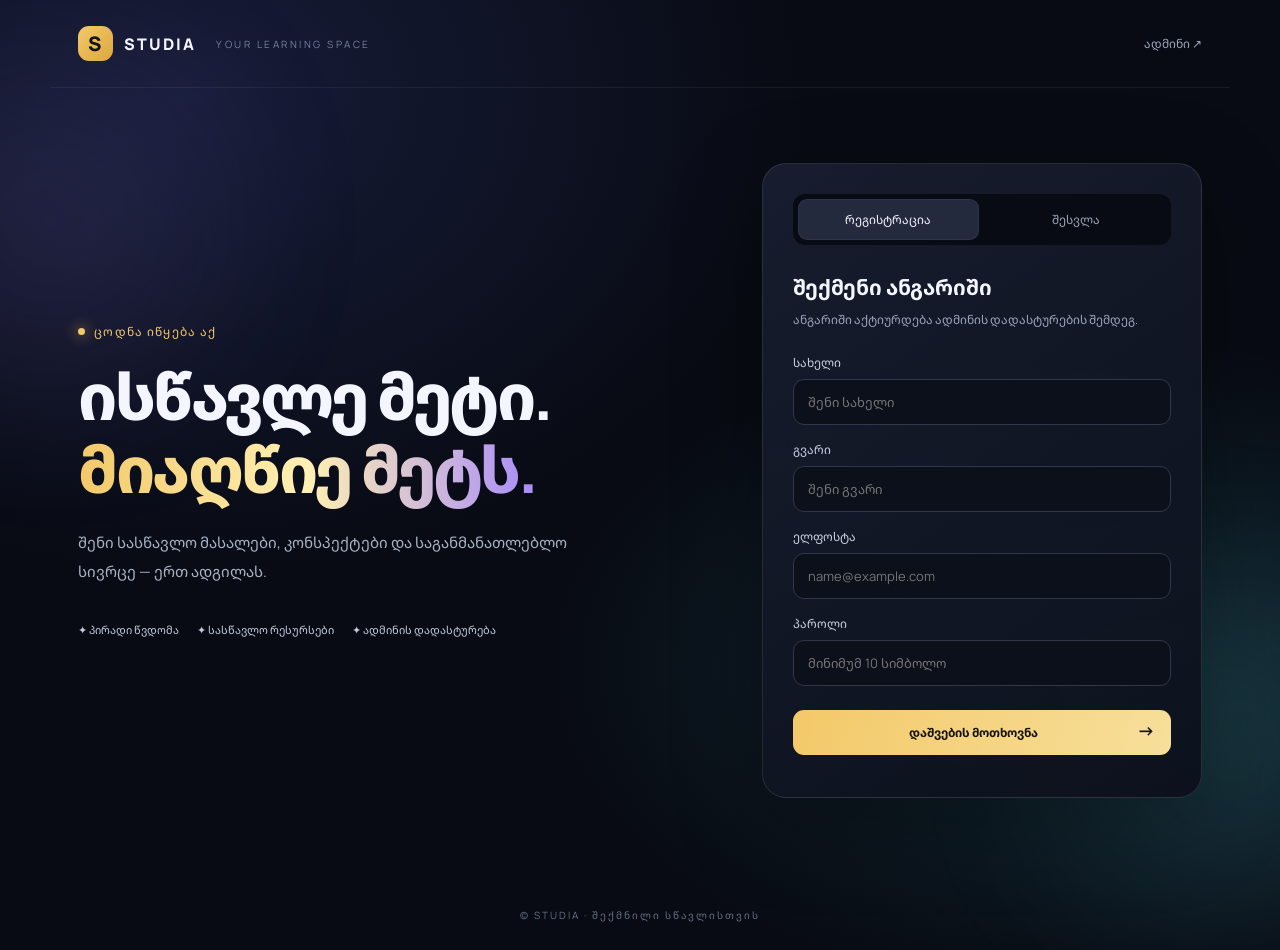
==== index.html @ 48a7a38d "Add files via upload" ====
<!doctype html>
<html lang="ka">
<head>
<meta charset="utf-8"><meta name="viewport" content="width=device-width,initial-scale=1">
<title>STUDIA — სასწავლო სივრცე</title><link rel="stylesheet" href="style.css">
</head>
<body>
<div class="glow g1"></div><div class="glow g2"></div>
<header class="top"><a class="brand" href="index.html"><span class="brand-mark">S</span> STUDIA</a><span class="tag">YOUR LEARNING SPACE</span><a class="admin-link" href="admin.html">ადმინი ↗</a></header>
<main class="hero">
  <section class="intro"><div class="eyebrow"><span class="dot"></span> ცოდნა იწყება აქ</div>
  <h1>ისწავლე მეტი.<br><span>მიაღწიე მეტს.</span></h1>
  <p class="lead">შენი სასწავლო მასალები, კონსპექტები და საგანმანათლებლო სივრცე — ერთ ადგილას.</p>
  <div class="feature-row"><span>✦ პირადი წვდომა</span><span>✦ სასწავლო რესურსები</span><span>✦ ადმინის დადასტურება</span></div>
  </section>
  <section class="panel">
    <div class="tabs"><button class="tab active" data-tab="register">რეგისტრაცია</button><button class="tab" data-tab="login">შესვლა</button></div>
    <form id="registerForm" class="auth-form">
      <h2>შექმენი ანგარიში</h2><p class="muted">ანგარიში აქტიურდება ადმინის დადასტურების შემდეგ.</p>
      <label>სახელი<input name="firstName" autocomplete="given-name" required maxlength="80" placeholder="შენი სახელი"></label>
      <label>გვარი<input name="lastName" autocomplete="family-name" required maxlength="80" placeholder="შენი გვარი"></label>
      <label>ელფოსტა<input name="email" type="email" autocomplete="email" required maxlength="254" placeholder="name@example.com"></label>
      <label>პაროლი<input name="password" type="password" autocomplete="new-password" required minlength="10" maxlength="128" placeholder="მინიმუმ 10 სიმბოლო"></label>
      <button class="primary" type="submit">დაშვების მოთხოვნა <span>→</span></button><div class="notice" id="registerNotice" role="status"></div>
    </form>
    <form id="loginForm" class="auth-form hidden">
      <h2>კეთილი დაბრუნება</h2><p class="muted">შედი დამტკიცებული ანგარიშით.</p>
      <label>ელფოსტა<input name="email" type="email" autocomplete="email" required></label>
      <label>პაროლი<input name="password" type="password" autocomplete="current-password" required></label>
      <button class="primary" type="submit">შესვლა <span>→</span></button><div class="notice" id="loginNotice" role="status"></div>
    </form>
    <section id="studentArea" class="hidden">
      <h2>სასწავლო სივრცე</h2><p class="muted" id="welcome"></p><button class="secondary" id="logoutBtn">გასვლა</button>
      <h3>მასალები</h3><div id="materials" class="materials"></div>
    </section>
  </section>
</main>
<footer>© STUDIA · შექმნილი სწავლისთვის</footer>
<script src="config.js"></script><script src="app.js"></script>
</body></html>
---- style.css ----
@import url('https://fonts.googleapis.com/css2?family=Manrope:wght@400;500;600;700;800&family=Noto+Sans+Georgian:wght@400;500;600;700;800&display=swap');
:root{--bg:#080b13;--panel:rgba(17,22,36,.88);--line:rgba(255,255,255,.1);--text:#f4f6ff;--muted:#9ca6bc;--gold:#f3c969;--violet:#a78bfa;--cyan:#67e8f9}
*{box-sizing:border-box}body{margin:0;min-height:100vh;background:radial-gradient(ellipse at 15% 10%,#171c39 0,transparent 40%),radial-gradient(ellipse at 85% 70%,#132b35 0,transparent 35%),var(--bg);color:var(--text);font-family:Manrope,'Noto Sans Georgian',sans-serif;overflow-x:hidden}a{color:inherit;text-decoration:none}.glow{position:fixed;width:300px;height:300px;border-radius:50%;filter:blur(100px);opacity:.13;pointer-events:none;animation:float 12s ease-in-out infinite alternate}.g1{background:var(--violet);top:8%;left:-100px}.g2{background:var(--cyan);right:-100px;bottom:0;animation-delay:-4s}@keyframes float{to{transform:translate(70px,-40px) scale(1.2)}}.top{position:relative;z-index:1;max-width:1180px;margin:auto;padding:26px 28px;display:flex;align-items:center;gap:20px;border-bottom:1px solid rgba(255,255,255,.06)}.brand{font-weight:800;letter-spacing:2px;display:flex;align-items:center;gap:11px}.brand-mark{display:grid;place-items:center;width:35px;height:35px;border-radius:11px;background:linear-gradient(135deg,var(--gold),#dca83e);color:#111;font-size:20px}.tag{font-size:10px;letter-spacing:2.5px;color:#77839b}.admin-link{margin-left:auto;font-size:12px;color:var(--muted)}.hero{position:relative;z-index:1;max-width:1180px;margin:0 auto;padding:75px 28px 90px;display:grid;grid-template-columns:1fr 440px;gap:65px;align-items:center;min-height:calc(100vh - 130px)}.eyebrow{display:flex;align-items:center;gap:9px;color:var(--gold);font-size:12px;letter-spacing:1.3px;margin-bottom:20px}.dot{width:7px;height:7px;border-radius:50%;background:var(--gold);box-shadow:0 0 14px var(--gold)}h1{font-size:clamp(42px,5vw,66px);line-height:1.13;letter-spacing:-2.5px;margin:0 0 24px;font-weight:800}h1 span,.admin-title span{background:linear-gradient(90deg,var(--gold),#fff0b3 50%,var(--violet));-webkit-background-clip:text;background-clip:text;color:transparent}.lead{max-width:540px;color:#aab3c7;line-height:1.9;font-size:15px}.feature-row{display:flex;flex-wrap:wrap;gap:18px;margin-top:36px;color:#c3cbe0;font-size:11px}.panel{background:linear-gradient(145deg,rgba(25,31,49,.93),rgba(12,16,27,.94));border:1px solid var(--line);border-radius:24px;padding:30px;box-shadow:0 25px 90px #0005;backdrop-filter:blur(16px)}.tabs{display:flex;gap:7px;padding:5px;border-radius:12px;background:#080b13;margin-bottom:28px}.tab{flex:1;border:0;background:transparent;color:var(--muted);padding:12px;border-radius:9px;cursor:pointer;font:inherit;font-size:12px}.tab.active{background:#242a3e;color:var(--text);box-shadow:inset 0 0 0 1px #ffffff0d}.auth-form h2,.panel h2{font-size:21px;margin:0 0 8px}.muted{color:var(--muted);font-size:12px;line-height:1.8;margin:0 0 23px}label{display:block;color:#cbd3e4;font-size:12px;margin:16px 0}input,textarea{display:block;width:100%;margin-top:8px;border:1px solid #30374a;background:#0c101b;color:white;border-radius:11px;padding:13px 14px;outline:none;font:inherit;font-size:13px;transition:.2s}input:focus,textarea:focus{border-color:#b6a0ff;box-shadow:0 0 0 3px #a78bfa20}textarea{min-height:90px;resize:vertical}.primary,.secondary{width:100%;border:0;border-radius:11px;padding:14px 16px;font:inherit;font-weight:700;font-size:12px;cursor:pointer;transition:transform .2s,filter .2s}.primary{background:linear-gradient(100deg,var(--gold),#f7df9a);color:#17130a;margin-top:8px}.primary span{float:right;font-size:18px;line-height:12px}.primary:hover,.secondary:hover{transform:translateY(-2px);filter:brightness(1.07)}.secondary{background:#252c40;color:#e8ecf8;border:1px solid #ffffff12}.small{width:auto;padding:9px 12px}.notice{font-size:12px;line-height:1.7;margin-top:12px;color:var(--cyan);overflow-wrap:anywhere}.notice.error{color:#fca5a5}.hidden{display:none!important}.materials{display:grid;gap:10px;margin-top:14px}.material{border:1px solid var(--line);border-radius:12px;padding:14px}.material strong{display:block;font-size:13px;margin-bottom:5px}.material p{font-size:11px;color:var(--muted);line-height:1.6}.material a{color:var(--gold);font-size:12px}.admin-wrap{position:relative;z-index:1;max-width:900px;margin:54px auto;padding:0 22px 70px}.admin-panel{padding:clamp(22px,4vw,40px)}.admin-title{font-size:clamp(32px,5vw,48px);margin:0 0 14px}.admin-panel form{max-width:600px}.dash-head,.section-head{display:flex;align-items:center;justify-content:space-between;gap:15px}.dash-head{margin-bottom:28px}.dash-head .secondary{width:auto}.stats{display:grid;grid-template-columns:repeat(3,1fr);gap:12px;margin:24px 0 34px}.stats div{background:#0d1220;border:1px solid var(--line);padding:17px;border-radius:14px}.stats strong{display:block;font-size:27px;color:var(--gold)}.stats span{display:block;font-size:11px;color:var(--muted);margin-top:4px}.section-head{margin:30px 0 12px}.section-head h2{margin:0}.request-list{display:grid;gap:12px}.request{border:1px solid var(--line);border-radius:14px;padding:16px;display:grid;grid-template-columns:1fr auto;gap:14px;align-items:center}.request strong{font-size:13px}.request p{margin:5px 0;color:var(--muted);font-size:12px;overflow-wrap:anywhere}.status{display:inline-block;margin-top:7px;font-size:10px;padding:5px 8px;border-radius:30px;background:#272d40;color:#cbd5e1}.status.pending{color:#fcd34d}.status.approved{color:#86efac}.status.rejected{color:#fca5a5}.actions{display:flex;gap:7px;flex-wrap:wrap}.actions button{border:1px solid var(--line);border-radius:8px;padding:8px 10px;background:#20283a;color:white;font:inherit;font-size:11px;cursor:pointer}.actions .approve{background:#174536;color:#a7f3d0}.actions .reject{background:#48232c;color:#fecaca}.material-form{border:1px solid var(--line);padding:16px;border-radius:14px}.material-form .primary{max-width:260px}.empty{color:var(--muted);font-size:12px;padding:18px;text-align:center;border:1px dashed var(--line);border-radius:12px}footer{position:relative;text-align:center;color:#657089;font-size:10px;letter-spacing:2px;padding:20px 15px 28px}@media(max-width:850px){.hero{grid-template-columns:1fr;gap:36px;padding-top:52px;max-width:620px}.intro h1{font-size:52px}.panel{padding:24px}.tag{display:none}.admin-wrap{margin-top:30px}}@media(max-width:520px){.top{padding:18px}.hero{padding:42px 16px 60px}.intro h1{font-size:43px;letter-spacing:-1.5px}.feature-row{gap:12px}.panel{padding:19px;border-radius:18px}.request{grid-template-columns:1fr}.stats{gap:7px}.stats div{padding:12px}.stats strong{font-size:22px}.stats span{font-size:10px}.admin-wrap{padding:0 12px 50px}.admin-panel{padding:18px}.section-head{align-items:flex-start}.material-form .primary{max-width:none}}
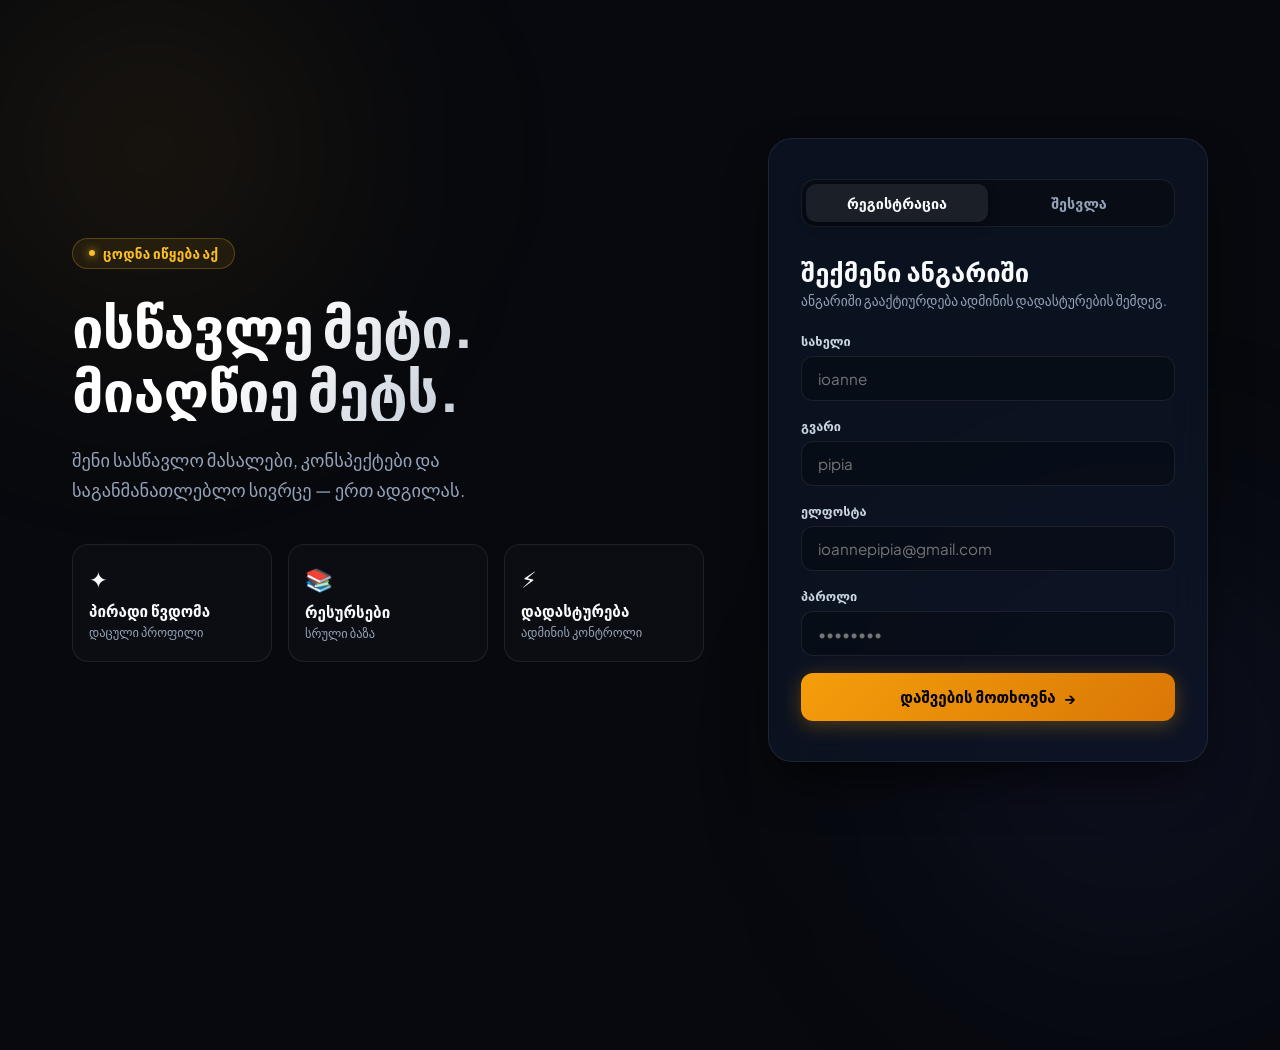
==== commit d7d96a65: "Update index.html" ====
--- a/index.html
+++ b/index.html
@@ -1,40 +1,489 @@
-<!doctype html>
+<!DOCTYPE html>
 <html lang="ka">
 <head>
-<meta charset="utf-8"><meta name="viewport" content="width=device-width,initial-scale=1">
-<title>STUDIA — სასწავლო სივრცე</title><link rel="stylesheet" href="style.css">
+  <meta charset="UTF-8">
+  <meta name="viewport" content="width=device-width, initial-scale=1.0">
+  <title>სტუდია — ცოდნა იწყება აქ</title>
+  <link href="https://fonts.googleapis.com/css2?family=Plus+Jakarta+Sans:wght@400;500;600;700&display=swap" rel="stylesheet">
+  <style>
+    :root {
+      --bg: #07090e;
+      --card-bg: rgba(15, 23, 42, 0.65);
+      --border: rgba(255, 255, 255, 0.08);
+      --accent: #fbbf24;
+      --accent-glow: rgba(251, 191, 36, 0.35);
+      --text-main: #f8fafc;
+      --text-muted: #94a3b8;
+    }
+
+    * {
+      box-sizing: border-box;
+      margin: 0;
+      padding: 0;
+      font-family: 'Plus Jakarta Sans', system-ui, -apple-system, sans-serif;
+    }
+
+    body {
+      background-color: var(--bg);
+      color: var(--text-main);
+      min-height: 100vh;
+      display: flex;
+      align-items: center;
+      justify-content: center;
+      position: relative;
+      overflow-x: hidden;
+    }
+
+    /* Dynamic Glow Mesh Background */
+    .glow-orb {
+      position: absolute;
+      border-radius: 50%;
+      filter: blur(120px);
+      pointer-events: none;
+      z-index: 0;
+    }
+
+    .glow-1 {
+      width: 500px;
+      height: 500px;
+      background: radial-gradient(circle, rgba(245, 158, 11, 0.15), transparent 70%);
+      top: -100px;
+      left: -100px;
+      animation: float 10s infinite alternate ease-in-out;
+    }
+
+    .glow-2 {
+      width: 600px;
+      height: 600px;
+      background: radial-gradient(circle, rgba(99, 102, 241, 0.12), transparent 70%);
+      bottom: -150px;
+      right: -150px;
+      animation: float 14s infinite alternate-reverse ease-in-out;
+    }
+
+    @keyframes float {
+      0% { transform: translate(0, 0) scale(1); }
+      100% { transform: translate(50px, 40px) scale(1.1); }
+    }
+
+    /* Main Container */
+    .main-wrapper {
+      position: relative;
+      z-index: 1;
+      width: 100%;
+      max-width: 1200px;
+      padding: 2rem;
+      display: grid;
+      grid-template-columns: 1fr 440px;
+      gap: 4rem;
+      align-items: center;
+    }
+
+    @media (max-width: 968px) {
+      .main-wrapper {
+        grid-template-columns: 1fr;
+        gap: 2.5rem;
+      }
+    }
+
+    /* Hero Left Side */
+    .hero-content {
+      display: flex;
+      flex-direction: column;
+      gap: 1.5rem;
+    }
+
+    .badge {
+      align-self: flex-start;
+      display: inline-flex;
+      align-items: center;
+      gap: 8px;
+      padding: 6px 16px;
+      border-radius: 30px;
+      background: rgba(251, 191, 36, 0.08);
+      border: 1px solid rgba(251, 191, 36, 0.25);
+      color: var(--accent);
+      font-size: 0.85rem;
+      font-weight: 600;
+      letter-spacing: 0.3px;
+    }
+
+    .badge-dot {
+      width: 6px;
+      height: 6px;
+      background: var(--accent);
+      border-radius: 50%;
+      box-shadow: 0 0 10px var(--accent);
+    }
+
+    .hero-title {
+      font-size: 3.5rem;
+      font-weight: 800;
+      line-height: 1.15;
+      letter-spacing: -1px;
+      background: linear-gradient(135deg, #ffffff 30%, #94a3b8 100%);
+      -webkit-background-clip: text;
+      -webkit-text-fill-color: transparent;
+    }
+
+    .hero-subtitle {
+      font-size: 1.15rem;
+      color: var(--text-muted);
+      line-height: 1.6;
+      max-width: 520px;
+    }
+
+    .features-grid {
+      display: grid;
+      grid-template-columns: repeat(3, 1fr);
+      gap: 1rem;
+      margin-top: 1rem;
+    }
+
+    .feature-card {
+      background: rgba(255, 255, 255, 0.02);
+      border: 1px solid var(--border);
+      border-radius: 16px;
+      padding: 1.25rem 1rem;
+      transition: all 0.3s ease;
+    }
+
+    .feature-card:hover {
+      background: rgba(255, 255, 255, 0.05);
+      border-color: rgba(251, 191, 36, 0.3);
+      transform: translateY(-3px);
+    }
+
+    .feature-icon {
+      font-size: 1.4rem;
+      margin-bottom: 0.5rem;
+    }
+
+    .feature-card h4 {
+      font-size: 0.95rem;
+      font-weight: 600;
+      color: var(--text-main);
+      margin-bottom: 0.2rem;
+    }
+
+    .feature-card p {
+      font-size: 0.78rem;
+      color: var(--text-muted);
+    }
+
+    /* Form Right Side */
+    .form-card {
+      background: var(--card-bg);
+      backdrop-filter: blur(20px);
+      border: 1px solid var(--border);
+      border-radius: 24px;
+      padding: 2.5rem 2rem;
+      box-shadow: 0 25px 50px -12px rgba(0, 0, 0, 0.7);
+      position: relative;
+    }
+
+    .tab-switch {
+      display: flex;
+      background: rgba(0, 0, 0, 0.3);
+      padding: 4px;
+      border-radius: 14px;
+      border: 1px solid var(--border);
+      margin-bottom: 1.8rem;
+    }
+
+    .tab-btn {
+      flex: 1;
+      padding: 10px;
+      border: none;
+      background: transparent;
+      color: var(--text-muted);
+      font-weight: 600;
+      font-size: 0.9rem;
+      border-radius: 10px;
+      cursor: pointer;
+      transition: all 0.25s ease;
+    }
+
+    .tab-btn.active {
+      background: rgba(255, 255, 255, 0.08);
+      color: var(--text-main);
+      box-shadow: 0 4px 12px rgba(0, 0, 0, 0.3);
+    }
+
+    .form-header {
+      margin-bottom: 1.5rem;
+    }
+
+    .form-header h3 {
+      font-size: 1.6rem;
+      font-weight: 700;
+    }
+
+    .form-header p {
+      font-size: 0.85rem;
+      color: var(--text-muted);
+      margin-top: 4px;
+    }
+
+    .input-group {
+      display: flex;
+      flex-direction: column;
+      gap: 0.4rem;
+      margin-bottom: 1.1rem;
+    }
+
+    .input-group label {
+      font-size: 0.8rem;
+      font-weight: 600;
+      color: #cbd5e1;
+    }
+
+    .input-field {
+      width: 100%;
+      padding: 12px 16px;
+      background: rgba(0, 0, 0, 0.25);
+      border: 1px solid var(--border);
+      border-radius: 12px;
+      color: var(--text-main);
+      font-size: 0.95rem;
+      outline: none;
+      transition: all 0.25s ease;
+    }
+
+    .input-field:focus {
+      border-color: var(--accent);
+      box-shadow: 0 0 12px var(--accent-glow);
+      background: rgba(0, 0, 0, 0.4);
+    }
+
+    .btn-submit {
+      width: 100%;
+      padding: 14px;
+      margin-top: 0.8rem;
+      background: linear-gradient(135deg, #f59e0b 0%, #d97706 100%);
+      color: #000000;
+      font-weight: 700;
+      font-size: 0.95rem;
+      border: none;
+      border-radius: 12px;
+      cursor: pointer;
+      display: flex;
+      align-items: center;
+      justify-content: center;
+      gap: 8px;
+      transition: all 0.3s ease;
+      box-shadow: 0 4px 20px rgba(245, 158, 11, 0.3);
+    }
+
+    .btn-submit:hover {
+      transform: translateY(-2px);
+      box-shadow: 0 8px 25px rgba(245, 158, 11, 0.45);
+    }
+
+    .error-msg {
+      color: #ef4444;
+      font-size: 0.85rem;
+      margin-top: 1rem;
+      text-align: center;
+      display: none;
+    }
+
+    .hidden {
+      display: none;
+    }
+  </style>
 </head>
 <body>
-<div class="glow g1"></div><div class="glow g2"></div>
-<header class="top"><a class="brand" href="index.html"><span class="brand-mark">S</span> STUDIA</a><span class="tag">YOUR LEARNING SPACE</span><a class="admin-link" href="admin.html">ადმინი ↗</a></header>
-<main class="hero">
-  <section class="intro"><div class="eyebrow"><span class="dot"></span> ცოდნა იწყება აქ</div>
-  <h1>ისწავლე მეტი.<br><span>მიაღწიე მეტს.</span></h1>
-  <p class="lead">შენი სასწავლო მასალები, კონსპექტები და საგანმანათლებლო სივრცე — ერთ ადგილას.</p>
-  <div class="feature-row"><span>✦ პირადი წვდომა</span><span>✦ სასწავლო რესურსები</span><span>✦ ადმინის დადასტურება</span></div>
-  </section>
-  <section class="panel">
-    <div class="tabs"><button class="tab active" data-tab="register">რეგისტრაცია</button><button class="tab" data-tab="login">შესვლა</button></div>
-    <form id="registerForm" class="auth-form">
-      <h2>შექმენი ანგარიში</h2><p class="muted">ანგარიში აქტიურდება ადმინის დადასტურების შემდეგ.</p>
-      <label>სახელი<input name="firstName" autocomplete="given-name" required maxlength="80" placeholder="შენი სახელი"></label>
-      <label>გვარი<input name="lastName" autocomplete="family-name" required maxlength="80" placeholder="შენი გვარი"></label>
-      <label>ელფოსტა<input name="email" type="email" autocomplete="email" required maxlength="254" placeholder="name@example.com"></label>
-      <label>პაროლი<input name="password" type="password" autocomplete="new-password" required minlength="10" maxlength="128" placeholder="მინიმუმ 10 სიმბოლო"></label>
-      <button class="primary" type="submit">დაშვების მოთხოვნა <span>→</span></button><div class="notice" id="registerNotice" role="status"></div>
-    </form>
-    <form id="loginForm" class="auth-form hidden">
-      <h2>კეთილი დაბრუნება</h2><p class="muted">შედი დამტკიცებული ანგარიშით.</p>
-      <label>ელფოსტა<input name="email" type="email" autocomplete="email" required></label>
-      <label>პაროლი<input name="password" type="password" autocomplete="current-password" required></label>
-      <button class="primary" type="submit">შესვლა <span>→</span></button><div class="notice" id="loginNotice" role="status"></div>
-    </form>
-    <section id="studentArea" class="hidden">
-      <h2>სასწავლო სივრცე</h2><p class="muted" id="welcome"></p><button class="secondary" id="logoutBtn">გასვლა</button>
-      <h3>მასალები</h3><div id="materials" class="materials"></div>
-    </section>
-  </section>
-</main>
-<footer>© STUDIA · შექმნილი სწავლისთვის</footer>
-<script src="config.js"></script><script src="app.js"></script>
-</body></html>+
+  <div class="glow-orb glow-1"></div>
+  <div class="glow-orb glow-2"></div>
+
+  <div class="main-wrapper">
+    <!-- Left Hero -->
+    <div class="hero-content">
+      <div class="badge">
+        <span class="badge-dot"></span>
+        <span>ცოდნა იწყება აქ</span>
+      </div>
+      <h1 class="hero-title">ისწავლე მეტი.<br>მიაღწიე მეტს.</h1>
+      <p class="hero-subtitle">შენი სასწავლო მასალები, კონსპექტები და საგანმანათლებლო სივრცე — ერთ ადგილას.</p>
+
+      <div class="features-grid">
+        <div class="feature-card">
+          <div class="feature-icon">✦</div>
+          <h4>პირადი წვდომა</h4>
+          <p>დაცული პროფილი</p>
+        </div>
+        <div class="feature-card">
+          <div class="feature-icon">📚</div>
+          <h4>რესურსები</h4>
+          <p>სრული ბაზა</p>
+        </div>
+        <div class="feature-card">
+          <div class="feature-icon">⚡</div>
+          <h4>დადასტურება</h4>
+          <p>ადმინის კონტროლი</p>
+        </div>
+      </div>
+    </div>
+
+    <!-- Right Form -->
+    <div class="form-card">
+      <div class="tab-switch">
+        <button class="tab-btn active" id="tab-reg" onclick="switchTab('reg')">რეგისტრაცია</button>
+        <button class="tab-btn" id="tab-login" onclick="switchTab('login')">შესვლა</button>
+      </div>
+
+      <!-- Register Form -->
+      <form id="form-register">
+        <div class="form-header">
+          <h3>შექმენი ანგარიში</h3>
+          <p>ანგარიში გააქტიურდება ადმინის დადასტურების შემდეგ.</p>
+        </div>
+
+        <div class="input-group">
+          <label>სახელი</label>
+          <input type="text" id="reg-firstname" class="input-field" placeholder="ioanne" required>
+        </div>
+        <div class="input-group">
+          <label>გვარი</label>
+          <input type="text" id="reg-lastname" class="input-field" placeholder="pipia" required>
+        </div>
+        <div class="input-group">
+          <label>ელფოსტა</label>
+          <input type="email" id="reg-email" class="input-field" placeholder="ioannepipia@gmail.com" required>
+        </div>
+        <div class="input-group">
+          <label>პაროლი</label>
+          <input type="password" id="reg-password" class="input-field" placeholder="••••••••" required minlength="10">
+        </div>
+
+        <button type="submit" class="btn-submit" id="btn-reg-text">
+          <span>დაშვების მოთხოვნა</span>
+          <span>→</span>
+        </button>
+      </form>
+
+      <!-- Login Form (Hidden by default) -->
+      <form id="form-login" class="hidden">
+        <div class="form-header">
+          <h3>სისტემაში შესვლა</h3>
+          <p>შეიყვანე შენი მონაცემები ავტორიზაციისთვის.</p>
+        </div>
+
+        <div class="input-group">
+          <label>ელფოსტა</label>
+          <input type="email" id="login-email" class="input-field" placeholder="ioannepipia@gmail.com" required>
+        </div>
+        <div class="input-group">
+          <label>პაროლი</label>
+          <input type="password" id="login-password" class="input-field" placeholder="••••••••" required>
+        </div>
+
+        <button type="submit" class="btn-submit">
+          <span>შესვლა</span>
+          <span>→</span>
+        </button>
+      </form>
+
+      <div id="error-message" class="error-msg"></div>
+    </div>
+  </div>
+
+  <script>
+    const API_URL = "https://dawn-limit-f684studia-api.mrbladepipo7.workers.dev";
+
+    function switchTab(tab) {
+      const regForm = document.getElementById('form-register');
+      const loginForm = document.getElementById('form-login');
+      const regTab = document.getElementById('tab-reg');
+      const loginTab = document.getElementById('tab-login');
+      const errorMsg = document.getElementById('error-message');
+
+      errorMsg.style.display = 'none';
+
+      if (tab === 'reg') {
+        regForm.classList.remove('hidden');
+        loginForm.classList.add('hidden');
+        regTab.classList.add('active');
+        loginTab.classList.remove('active');
+      } else {
+        loginForm.classList.remove('hidden');
+        regForm.classList.add('hidden');
+        loginTab.classList.add('active');
+        regTab.classList.remove('active');
+      }
+    }
+
+    // Register Handling
+    document.getElementById('form-register').addEventListener('submit', async (e) => {
+      e.preventDefault();
+      const errorMsg = document.getElementById('error-message');
+      const btnText = document.getElementById('btn-reg-text');
+      errorMsg.style.display = 'none';
+
+      const firstName = document.getElementById('reg-firstname').value.trim();
+      const lastName = document.getElementById('reg-lastname').value.trim();
+      const email = document.getElementById('reg-email').value.trim();
+      const password = document.getElementById('reg-password').value;
+
+      btnText.innerHTML = "გაგზავნა...";
+
+      try {
+        const res = await fetch(`${API_URL}/api/register`, {
+          method: 'POST',
+          headers: { 'Content-Type': 'application/json' },
+          body: JSON.stringify({ firstName, lastName, email, password })
+        });
+
+        const data = await res.json();
+
+        if (res.ok) {
+          btnText.innerHTML = "✓ წარმატებულია!";
+          setTimeout(() => {
+            window.location.href = `welcome.html?name=${encodeURIComponent(firstName)}`;
+          }, 800);
+        } else {
+          errorMsg.innerText = data.error || data.message || "შეცდომა რეგისტრაციისას.";
+          errorMsg.style.display = 'block';
+          btnText.innerHTML = "<span>დაშვების მოთხოვნა</span> <span>→</span>";
+        }
+      } catch (err) {
+        errorMsg.innerText = "სერვერთან კავშირი ვერ დამყარდა.";
+        errorMsg.style.display = 'block';
+        btnText.innerHTML = "<span>დაშვების მოთხოვნა</span> <span>→</span>";
+      }
+    });
+
+    // Login Handling
+    document.getElementById('form-login').addEventListener('submit', async (e) => {
+      e.preventDefault();
+      const errorMsg = document.getElementById('error-message');
+      errorMsg.style.display = 'none';
+
+      const email = document.getElementById('login-email').value.trim();
+      const password = document.getElementById('login-password').value;
+
+      try {
+        const res = await fetch(`${API_URL}/api/login`, {
+          method: 'POST',
+          headers: { 'Content-Type': 'application/json' },
+          body: JSON.stringify({ email, password })
+        });
+
+        const data = await res.json();
+
+        if (res.ok) {
+          alert("ავტორიზაცია წარმატებულია!");
+        } else {
+          errorMsg.innerText = data.error || data.message || "არასწორი მონაცემები.";
+          errorMsg.style.display = 'block';
+        }
+      } catch (err) {
+        errorMsg.innerText = "სერვერთან კავშირი ვერ დამყარდა.";
+        errorMsg.style.display = 'block';
+      }
+    });
+  </script>
+</body>
+</html>
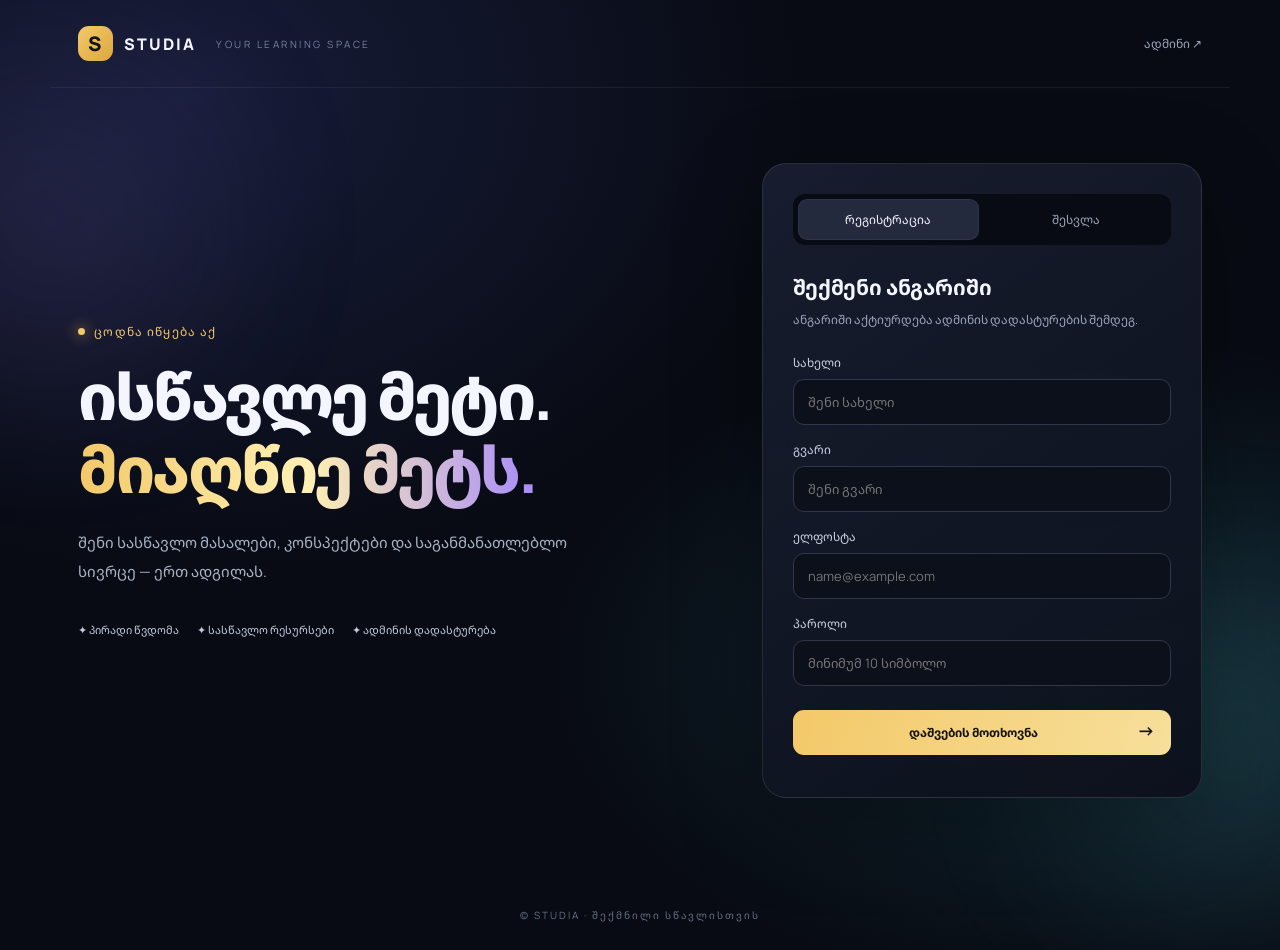
==== commit ecbff231: "Add files via upload" ====
--- a/index.html
+++ b/index.html
@@ -1,489 +1,40 @@
-<!DOCTYPE html>
+<!doctype html>
 <html lang="ka">
 <head>
-  <meta charset="UTF-8">
-  <meta name="viewport" content="width=device-width, initial-scale=1.0">
-  <title>სტუდია — ცოდნა იწყება აქ</title>
-  <link href="https://fonts.googleapis.com/css2?family=Plus+Jakarta+Sans:wght@400;500;600;700&display=swap" rel="stylesheet">
-  <style>
-    :root {
-      --bg: #07090e;
-      --card-bg: rgba(15, 23, 42, 0.65);
-      --border: rgba(255, 255, 255, 0.08);
-      --accent: #fbbf24;
-      --accent-glow: rgba(251, 191, 36, 0.35);
-      --text-main: #f8fafc;
-      --text-muted: #94a3b8;
-    }
-
-    * {
-      box-sizing: border-box;
-      margin: 0;
-      padding: 0;
-      font-family: 'Plus Jakarta Sans', system-ui, -apple-system, sans-serif;
-    }
-
-    body {
-      background-color: var(--bg);
-      color: var(--text-main);
-      min-height: 100vh;
-      display: flex;
-      align-items: center;
-      justify-content: center;
-      position: relative;
-      overflow-x: hidden;
-    }
-
-    /* Dynamic Glow Mesh Background */
-    .glow-orb {
-      position: absolute;
-      border-radius: 50%;
-      filter: blur(120px);
-      pointer-events: none;
-      z-index: 0;
-    }
-
-    .glow-1 {
-      width: 500px;
-      height: 500px;
-      background: radial-gradient(circle, rgba(245, 158, 11, 0.15), transparent 70%);
-      top: -100px;
-      left: -100px;
-      animation: float 10s infinite alternate ease-in-out;
-    }
-
-    .glow-2 {
-      width: 600px;
-      height: 600px;
-      background: radial-gradient(circle, rgba(99, 102, 241, 0.12), transparent 70%);
-      bottom: -150px;
-      right: -150px;
-      animation: float 14s infinite alternate-reverse ease-in-out;
-    }
-
-    @keyframes float {
-      0% { transform: translate(0, 0) scale(1); }
-      100% { transform: translate(50px, 40px) scale(1.1); }
-    }
-
-    /* Main Container */
-    .main-wrapper {
-      position: relative;
-      z-index: 1;
-      width: 100%;
-      max-width: 1200px;
-      padding: 2rem;
-      display: grid;
-      grid-template-columns: 1fr 440px;
-      gap: 4rem;
-      align-items: center;
-    }
-
-    @media (max-width: 968px) {
-      .main-wrapper {
-        grid-template-columns: 1fr;
-        gap: 2.5rem;
-      }
-    }
-
-    /* Hero Left Side */
-    .hero-content {
-      display: flex;
-      flex-direction: column;
-      gap: 1.5rem;
-    }
-
-    .badge {
-      align-self: flex-start;
-      display: inline-flex;
-      align-items: center;
-      gap: 8px;
-      padding: 6px 16px;
-      border-radius: 30px;
-      background: rgba(251, 191, 36, 0.08);
-      border: 1px solid rgba(251, 191, 36, 0.25);
-      color: var(--accent);
-      font-size: 0.85rem;
-      font-weight: 600;
-      letter-spacing: 0.3px;
-    }
-
-    .badge-dot {
-      width: 6px;
-      height: 6px;
-      background: var(--accent);
-      border-radius: 50%;
-      box-shadow: 0 0 10px var(--accent);
-    }
-
-    .hero-title {
-      font-size: 3.5rem;
-      font-weight: 800;
-      line-height: 1.15;
-      letter-spacing: -1px;
-      background: linear-gradient(135deg, #ffffff 30%, #94a3b8 100%);
-      -webkit-background-clip: text;
-      -webkit-text-fill-color: transparent;
-    }
-
-    .hero-subtitle {
-      font-size: 1.15rem;
-      color: var(--text-muted);
-      line-height: 1.6;
-      max-width: 520px;
-    }
-
-    .features-grid {
-      display: grid;
-      grid-template-columns: repeat(3, 1fr);
-      gap: 1rem;
-      margin-top: 1rem;
-    }
-
-    .feature-card {
-      background: rgba(255, 255, 255, 0.02);
-      border: 1px solid var(--border);
-      border-radius: 16px;
-      padding: 1.25rem 1rem;
-      transition: all 0.3s ease;
-    }
-
-    .feature-card:hover {
-      background: rgba(255, 255, 255, 0.05);
-      border-color: rgba(251, 191, 36, 0.3);
-      transform: translateY(-3px);
-    }
-
-    .feature-icon {
-      font-size: 1.4rem;
-      margin-bottom: 0.5rem;
-    }
-
-    .feature-card h4 {
-      font-size: 0.95rem;
-      font-weight: 600;
-      color: var(--text-main);
-      margin-bottom: 0.2rem;
-    }
-
-    .feature-card p {
-      font-size: 0.78rem;
-      color: var(--text-muted);
-    }
-
-    /* Form Right Side */
-    .form-card {
-      background: var(--card-bg);
-      backdrop-filter: blur(20px);
-      border: 1px solid var(--border);
-      border-radius: 24px;
-      padding: 2.5rem 2rem;
-      box-shadow: 0 25px 50px -12px rgba(0, 0, 0, 0.7);
-      position: relative;
-    }
-
-    .tab-switch {
-      display: flex;
-      background: rgba(0, 0, 0, 0.3);
-      padding: 4px;
-      border-radius: 14px;
-      border: 1px solid var(--border);
-      margin-bottom: 1.8rem;
-    }
-
-    .tab-btn {
-      flex: 1;
-      padding: 10px;
-      border: none;
-      background: transparent;
-      color: var(--text-muted);
-      font-weight: 600;
-      font-size: 0.9rem;
-      border-radius: 10px;
-      cursor: pointer;
-      transition: all 0.25s ease;
-    }
-
-    .tab-btn.active {
-      background: rgba(255, 255, 255, 0.08);
-      color: var(--text-main);
-      box-shadow: 0 4px 12px rgba(0, 0, 0, 0.3);
-    }
-
-    .form-header {
-      margin-bottom: 1.5rem;
-    }
-
-    .form-header h3 {
-      font-size: 1.6rem;
-      font-weight: 700;
-    }
-
-    .form-header p {
-      font-size: 0.85rem;
-      color: var(--text-muted);
-      margin-top: 4px;
-    }
-
-    .input-group {
-      display: flex;
-      flex-direction: column;
-      gap: 0.4rem;
-      margin-bottom: 1.1rem;
-    }
-
-    .input-group label {
-      font-size: 0.8rem;
-      font-weight: 600;
-      color: #cbd5e1;
-    }
-
-    .input-field {
-      width: 100%;
-      padding: 12px 16px;
-      background: rgba(0, 0, 0, 0.25);
-      border: 1px solid var(--border);
-      border-radius: 12px;
-      color: var(--text-main);
-      font-size: 0.95rem;
-      outline: none;
-      transition: all 0.25s ease;
-    }
-
-    .input-field:focus {
-      border-color: var(--accent);
-      box-shadow: 0 0 12px var(--accent-glow);
-      background: rgba(0, 0, 0, 0.4);
-    }
-
-    .btn-submit {
-      width: 100%;
-      padding: 14px;
-      margin-top: 0.8rem;
-      background: linear-gradient(135deg, #f59e0b 0%, #d97706 100%);
-      color: #000000;
-      font-weight: 700;
-      font-size: 0.95rem;
-      border: none;
-      border-radius: 12px;
-      cursor: pointer;
-      display: flex;
-      align-items: center;
-      justify-content: center;
-      gap: 8px;
-      transition: all 0.3s ease;
-      box-shadow: 0 4px 20px rgba(245, 158, 11, 0.3);
-    }
-
-    .btn-submit:hover {
-      transform: translateY(-2px);
-      box-shadow: 0 8px 25px rgba(245, 158, 11, 0.45);
-    }
-
-    .error-msg {
-      color: #ef4444;
-      font-size: 0.85rem;
-      margin-top: 1rem;
-      text-align: center;
-      display: none;
-    }
-
-    .hidden {
-      display: none;
-    }
-  </style>
+<meta charset="utf-8"><meta name="viewport" content="width=device-width,initial-scale=1">
+<title>STUDIA — სასწავლო სივრცე</title><link rel="stylesheet" href="style.css">
 </head>
 <body>
-
-  <div class="glow-orb glow-1"></div>
-  <div class="glow-orb glow-2"></div>
-
-  <div class="main-wrapper">
-    <!-- Left Hero -->
-    <div class="hero-content">
-      <div class="badge">
-        <span class="badge-dot"></span>
-        <span>ცოდნა იწყება აქ</span>
-      </div>
-      <h1 class="hero-title">ისწავლე მეტი.<br>მიაღწიე მეტს.</h1>
-      <p class="hero-subtitle">შენი სასწავლო მასალები, კონსპექტები და საგანმანათლებლო სივრცე — ერთ ადგილას.</p>
-
-      <div class="features-grid">
-        <div class="feature-card">
-          <div class="feature-icon">✦</div>
-          <h4>პირადი წვდომა</h4>
-          <p>დაცული პროფილი</p>
-        </div>
-        <div class="feature-card">
-          <div class="feature-icon">📚</div>
-          <h4>რესურსები</h4>
-          <p>სრული ბაზა</p>
-        </div>
-        <div class="feature-card">
-          <div class="feature-icon">⚡</div>
-          <h4>დადასტურება</h4>
-          <p>ადმინის კონტროლი</p>
-        </div>
-      </div>
-    </div>
-
-    <!-- Right Form -->
-    <div class="form-card">
-      <div class="tab-switch">
-        <button class="tab-btn active" id="tab-reg" onclick="switchTab('reg')">რეგისტრაცია</button>
-        <button class="tab-btn" id="tab-login" onclick="switchTab('login')">შესვლა</button>
-      </div>
-
-      <!-- Register Form -->
-      <form id="form-register">
-        <div class="form-header">
-          <h3>შექმენი ანგარიში</h3>
-          <p>ანგარიში გააქტიურდება ადმინის დადასტურების შემდეგ.</p>
-        </div>
-
-        <div class="input-group">
-          <label>სახელი</label>
-          <input type="text" id="reg-firstname" class="input-field" placeholder="ioanne" required>
-        </div>
-        <div class="input-group">
-          <label>გვარი</label>
-          <input type="text" id="reg-lastname" class="input-field" placeholder="pipia" required>
-        </div>
-        <div class="input-group">
-          <label>ელფოსტა</label>
-          <input type="email" id="reg-email" class="input-field" placeholder="ioannepipia@gmail.com" required>
-        </div>
-        <div class="input-group">
-          <label>პაროლი</label>
-          <input type="password" id="reg-password" class="input-field" placeholder="••••••••" required minlength="10">
-        </div>
-
-        <button type="submit" class="btn-submit" id="btn-reg-text">
-          <span>დაშვების მოთხოვნა</span>
-          <span>→</span>
-        </button>
-      </form>
-
-      <!-- Login Form (Hidden by default) -->
-      <form id="form-login" class="hidden">
-        <div class="form-header">
-          <h3>სისტემაში შესვლა</h3>
-          <p>შეიყვანე შენი მონაცემები ავტორიზაციისთვის.</p>
-        </div>
-
-        <div class="input-group">
-          <label>ელფოსტა</label>
-          <input type="email" id="login-email" class="input-field" placeholder="ioannepipia@gmail.com" required>
-        </div>
-        <div class="input-group">
-          <label>პაროლი</label>
-          <input type="password" id="login-password" class="input-field" placeholder="••••••••" required>
-        </div>
-
-        <button type="submit" class="btn-submit">
-          <span>შესვლა</span>
-          <span>→</span>
-        </button>
-      </form>
-
-      <div id="error-message" class="error-msg"></div>
-    </div>
-  </div>
-
-  <script>
-    const API_URL = "https://dawn-limit-f684studia-api.mrbladepipo7.workers.dev";
-
-    function switchTab(tab) {
-      const regForm = document.getElementById('form-register');
-      const loginForm = document.getElementById('form-login');
-      const regTab = document.getElementById('tab-reg');
-      const loginTab = document.getElementById('tab-login');
-      const errorMsg = document.getElementById('error-message');
-
-      errorMsg.style.display = 'none';
-
-      if (tab === 'reg') {
-        regForm.classList.remove('hidden');
-        loginForm.classList.add('hidden');
-        regTab.classList.add('active');
-        loginTab.classList.remove('active');
-      } else {
-        loginForm.classList.remove('hidden');
-        regForm.classList.add('hidden');
-        loginTab.classList.add('active');
-        regTab.classList.remove('active');
-      }
-    }
-
-    // Register Handling
-    document.getElementById('form-register').addEventListener('submit', async (e) => {
-      e.preventDefault();
-      const errorMsg = document.getElementById('error-message');
-      const btnText = document.getElementById('btn-reg-text');
-      errorMsg.style.display = 'none';
-
-      const firstName = document.getElementById('reg-firstname').value.trim();
-      const lastName = document.getElementById('reg-lastname').value.trim();
-      const email = document.getElementById('reg-email').value.trim();
-      const password = document.getElementById('reg-password').value;
-
-      btnText.innerHTML = "გაგზავნა...";
-
-      try {
-        const res = await fetch(`${API_URL}/api/register`, {
-          method: 'POST',
-          headers: { 'Content-Type': 'application/json' },
-          body: JSON.stringify({ firstName, lastName, email, password })
-        });
-
-        const data = await res.json();
-
-        if (res.ok) {
-          btnText.innerHTML = "✓ წარმატებულია!";
-          setTimeout(() => {
-            window.location.href = `welcome.html?name=${encodeURIComponent(firstName)}`;
-          }, 800);
-        } else {
-          errorMsg.innerText = data.error || data.message || "შეცდომა რეგისტრაციისას.";
-          errorMsg.style.display = 'block';
-          btnText.innerHTML = "<span>დაშვების მოთხოვნა</span> <span>→</span>";
-        }
-      } catch (err) {
-        errorMsg.innerText = "სერვერთან კავშირი ვერ დამყარდა.";
-        errorMsg.style.display = 'block';
-        btnText.innerHTML = "<span>დაშვების მოთხოვნა</span> <span>→</span>";
-      }
-    });
-
-    // Login Handling
-    document.getElementById('form-login').addEventListener('submit', async (e) => {
-      e.preventDefault();
-      const errorMsg = document.getElementById('error-message');
-      errorMsg.style.display = 'none';
-
-      const email = document.getElementById('login-email').value.trim();
-      const password = document.getElementById('login-password').value;
-
-      try {
-        const res = await fetch(`${API_URL}/api/login`, {
-          method: 'POST',
-          headers: { 'Content-Type': 'application/json' },
-          body: JSON.stringify({ email, password })
-        });
-
-        const data = await res.json();
-
-        if (res.ok) {
-          alert("ავტორიზაცია წარმატებულია!");
-        } else {
-          errorMsg.innerText = data.error || data.message || "არასწორი მონაცემები.";
-          errorMsg.style.display = 'block';
-        }
-      } catch (err) {
-        errorMsg.innerText = "სერვერთან კავშირი ვერ დამყარდა.";
-        errorMsg.style.display = 'block';
-      }
-    });
-  </script>
-</body>
-</html>
+<div class="glow g1"></div><div class="glow g2"></div>
+<header class="top"><a class="brand" href="index.html"><span class="brand-mark">S</span> STUDIA</a><span class="tag">YOUR LEARNING SPACE</span><a class="admin-link" href="admin.html">ადმინი ↗</a></header>
+<main class="hero">
+  <section class="intro"><div class="eyebrow"><span class="dot"></span> ცოდნა იწყება აქ</div>
+  <h1>ისწავლე მეტი.<br><span>მიაღწიე მეტს.</span></h1>
+  <p class="lead">შენი სასწავლო მასალები, კონსპექტები და საგანმანათლებლო სივრცე — ერთ ადგილას.</p>
+  <div class="feature-row"><span>✦ პირადი წვდომა</span><span>✦ სასწავლო რესურსები</span><span>✦ ადმინის დადასტურება</span></div>
+  </section>
+  <section class="panel">
+    <div class="tabs"><button class="tab active" data-tab="register">რეგისტრაცია</button><button class="tab" data-tab="login">შესვლა</button></div>
+    <form id="registerForm" class="auth-form">
+      <h2>შექმენი ანგარიში</h2><p class="muted">ანგარიში აქტიურდება ადმინის დადასტურების შემდეგ.</p>
+      <label>სახელი<input name="firstName" autocomplete="given-name" required maxlength="80" placeholder="შენი სახელი"></label>
+      <label>გვარი<input name="lastName" autocomplete="family-name" required maxlength="80" placeholder="შენი გვარი"></label>
+      <label>ელფოსტა<input name="email" type="email" autocomplete="email" required maxlength="254" placeholder="name@example.com"></label>
+      <label>პაროლი<input name="password" type="password" autocomplete="new-password" required minlength="10" maxlength="128" placeholder="მინიმუმ 10 სიმბოლო"></label>
+      <button class="primary" type="submit">დაშვების მოთხოვნა <span>→</span></button><div class="notice" id="registerNotice" role="status"></div>
+    </form>
+    <form id="loginForm" class="auth-form hidden">
+      <h2>კეთილი დაბრუნება</h2><p class="muted">შედი დამტკიცებული ანგარიშით.</p>
+      <label>ელფოსტა<input name="email" type="email" autocomplete="email" required></label>
+      <label>პაროლი<input name="password" type="password" autocomplete="current-password" required></label>
+      <button class="primary" type="submit">შესვლა <span>→</span></button><div class="notice" id="loginNotice" role="status"></div>
+    </form>
+    <section id="studentArea" class="hidden">
+      <h2>სასწავლო სივრცე</h2><p class="muted" id="welcome"></p><button class="secondary" id="logoutBtn">გასვლა</button>
+      <h3>მასალები</h3><div id="materials" class="materials"></div>
+    </section>
+  </section>
+</main>
+<footer>© STUDIA · შექმნილი სწავლისთვის</footer>
+<script src="config.js"></script><script src="app.js"></script>
+</body></html>
--- a/style.css
+++ b/style.css
@@ -0,0 +1,3 @@
+@import url('https://fonts.googleapis.com/css2?family=Manrope:wght@400;500;600;700;800&family=Noto+Sans+Georgian:wght@400;500;600;700;800&display=swap');
+:root{--bg:#080b13;--panel:rgba(17,22,36,.88);--line:rgba(255,255,255,.1);--text:#f4f6ff;--muted:#9ca6bc;--gold:#f3c969;--violet:#a78bfa;--cyan:#67e8f9}
+*{box-sizing:border-box}body{margin:0;min-height:100vh;background:radial-gradient(ellipse at 15% 10%,#171c39 0,transparent 40%),radial-gradient(ellipse at 85% 70%,#132b35 0,transparent 35%),var(--bg);color:var(--text);font-family:Manrope,'Noto Sans Georgian',sans-serif;overflow-x:hidden}a{color:inherit;text-decoration:none}.glow{position:fixed;width:300px;height:300px;border-radius:50%;filter:blur(100px);opacity:.13;pointer-events:none;animation:float 12s ease-in-out infinite alternate}.g1{background:var(--violet);top:8%;left:-100px}.g2{background:var(--cyan);right:-100px;bottom:0;animation-delay:-4s}@keyframes float{to{transform:translate(70px,-40px) scale(1.2)}}.top{position:relative;z-index:1;max-width:1180px;margin:auto;padding:26px 28px;display:flex;align-items:center;gap:20px;border-bottom:1px solid rgba(255,255,255,.06)}.brand{font-weight:800;letter-spacing:2px;display:flex;align-items:center;gap:11px}.brand-mark{display:grid;place-items:center;width:35px;height:35px;border-radius:11px;background:linear-gradient(135deg,var(--gold),#dca83e);color:#111;font-size:20px}.tag{font-size:10px;letter-spacing:2.5px;color:#77839b}.admin-link{margin-left:auto;font-size:12px;color:var(--muted)}.hero{position:relative;z-index:1;max-width:1180px;margin:0 auto;padding:75px 28px 90px;display:grid;grid-template-columns:1fr 440px;gap:65px;align-items:center;min-height:calc(100vh - 130px)}.eyebrow{display:flex;align-items:center;gap:9px;color:var(--gold);font-size:12px;letter-spacing:1.3px;margin-bottom:20px}.dot{width:7px;height:7px;border-radius:50%;background:var(--gold);box-shadow:0 0 14px var(--gold)}h1{font-size:clamp(42px,5vw,66px);line-height:1.13;letter-spacing:-2.5px;margin:0 0 24px;font-weight:800}h1 span,.admin-title span{background:linear-gradient(90deg,var(--gold),#fff0b3 50%,var(--violet));-webkit-background-clip:text;background-clip:text;color:transparent}.lead{max-width:540px;color:#aab3c7;line-height:1.9;font-size:15px}.feature-row{display:flex;flex-wrap:wrap;gap:18px;margin-top:36px;color:#c3cbe0;font-size:11px}.panel{background:linear-gradient(145deg,rgba(25,31,49,.93),rgba(12,16,27,.94));border:1px solid var(--line);border-radius:24px;padding:30px;box-shadow:0 25px 90px #0005;backdrop-filter:blur(16px)}.tabs{display:flex;gap:7px;padding:5px;border-radius:12px;background:#080b13;margin-bottom:28px}.tab{flex:1;border:0;background:transparent;color:var(--muted);padding:12px;border-radius:9px;cursor:pointer;font:inherit;font-size:12px}.tab.active{background:#242a3e;color:var(--text);box-shadow:inset 0 0 0 1px #ffffff0d}.auth-form h2,.panel h2{font-size:21px;margin:0 0 8px}.muted{color:var(--muted);font-size:12px;line-height:1.8;margin:0 0 23px}label{display:block;color:#cbd3e4;font-size:12px;margin:16px 0}input,textarea{display:block;width:100%;margin-top:8px;border:1px solid #30374a;background:#0c101b;color:white;border-radius:11px;padding:13px 14px;outline:none;font:inherit;font-size:13px;transition:.2s}input:focus,textarea:focus{border-color:#b6a0ff;box-shadow:0 0 0 3px #a78bfa20}textarea{min-height:90px;resize:vertical}.primary,.secondary{width:100%;border:0;border-radius:11px;padding:14px 16px;font:inherit;font-weight:700;font-size:12px;cursor:pointer;transition:transform .2s,filter .2s}.primary{background:linear-gradient(100deg,var(--gold),#f7df9a);color:#17130a;margin-top:8px}.primary span{float:right;font-size:18px;line-height:12px}.primary:hover,.secondary:hover{transform:translateY(-2px);filter:brightness(1.07)}.secondary{background:#252c40;color:#e8ecf8;border:1px solid #ffffff12}.small{width:auto;padding:9px 12px}.notice{font-size:12px;line-height:1.7;margin-top:12px;color:var(--cyan);overflow-wrap:anywhere}.notice.error{color:#fca5a5}.hidden{display:none!important}.materials{display:grid;gap:10px;margin-top:14px}.material{border:1px solid var(--line);border-radius:12px;padding:14px}.material strong{display:block;font-size:13px;margin-bottom:5px}.material p{font-size:11px;color:var(--muted);line-height:1.6}.material a{color:var(--gold);font-size:12px}.admin-wrap{position:relative;z-index:1;max-width:900px;margin:54px auto;padding:0 22px 70px}.admin-panel{padding:clamp(22px,4vw,40px)}.admin-title{font-size:clamp(32px,5vw,48px);margin:0 0 14px}.admin-panel form{max-width:600px}.dash-head,.section-head{display:flex;align-items:center;justify-content:space-between;gap:15px}.dash-head{margin-bottom:28px}.dash-head .secondary{width:auto}.stats{display:grid;grid-template-columns:repeat(3,1fr);gap:12px;margin:24px 0 34px}.stats div{background:#0d1220;border:1px solid var(--line);padding:17px;border-radius:14px}.stats strong{display:block;font-size:27px;color:var(--gold)}.stats span{display:block;font-size:11px;color:var(--muted);margin-top:4px}.section-head{margin:30px 0 12px}.section-head h2{margin:0}.request-list{display:grid;gap:12px}.request{border:1px solid var(--line);border-radius:14px;padding:16px;display:grid;grid-template-columns:1fr auto;gap:14px;align-items:center}.request strong{font-size:13px}.request p{margin:5px 0;color:var(--muted);font-size:12px;overflow-wrap:anywhere}.status{display:inline-block;margin-top:7px;font-size:10px;padding:5px 8px;border-radius:30px;background:#272d40;color:#cbd5e1}.status.pending{color:#fcd34d}.status.approved{color:#86efac}.status.rejected{color:#fca5a5}.actions{display:flex;gap:7px;flex-wrap:wrap}.actions button{border:1px solid var(--line);border-radius:8px;padding:8px 10px;background:#20283a;color:white;font:inherit;font-size:11px;cursor:pointer}.actions .approve{background:#174536;color:#a7f3d0}.actions .reject{background:#48232c;color:#fecaca}.material-form{border:1px solid var(--line);padding:16px;border-radius:14px}.material-form .primary{max-width:260px}.empty{color:var(--muted);font-size:12px;padding:18px;text-align:center;border:1px dashed var(--line);border-radius:12px}footer{position:relative;text-align:center;color:#657089;font-size:10px;letter-spacing:2px;padding:20px 15px 28px}@media(max-width:850px){.hero{grid-template-columns:1fr;gap:36px;padding-top:52px;max-width:620px}.intro h1{font-size:52px}.panel{padding:24px}.tag{display:none}.admin-wrap{margin-top:30px}}@media(max-width:520px){.top{padding:18px}.hero{padding:42px 16px 60px}.intro h1{font-size:43px;letter-spacing:-1.5px}.feature-row{gap:12px}.panel{padding:19px;border-radius:18px}.request{grid-template-columns:1fr}.stats{gap:7px}.stats div{padding:12px}.stats strong{font-size:22px}.stats span{font-size:10px}.admin-wrap{padding:0 12px 50px}.admin-panel{padding:18px}.section-head{align-items:flex-start}.material-form .primary{max-width:none}}
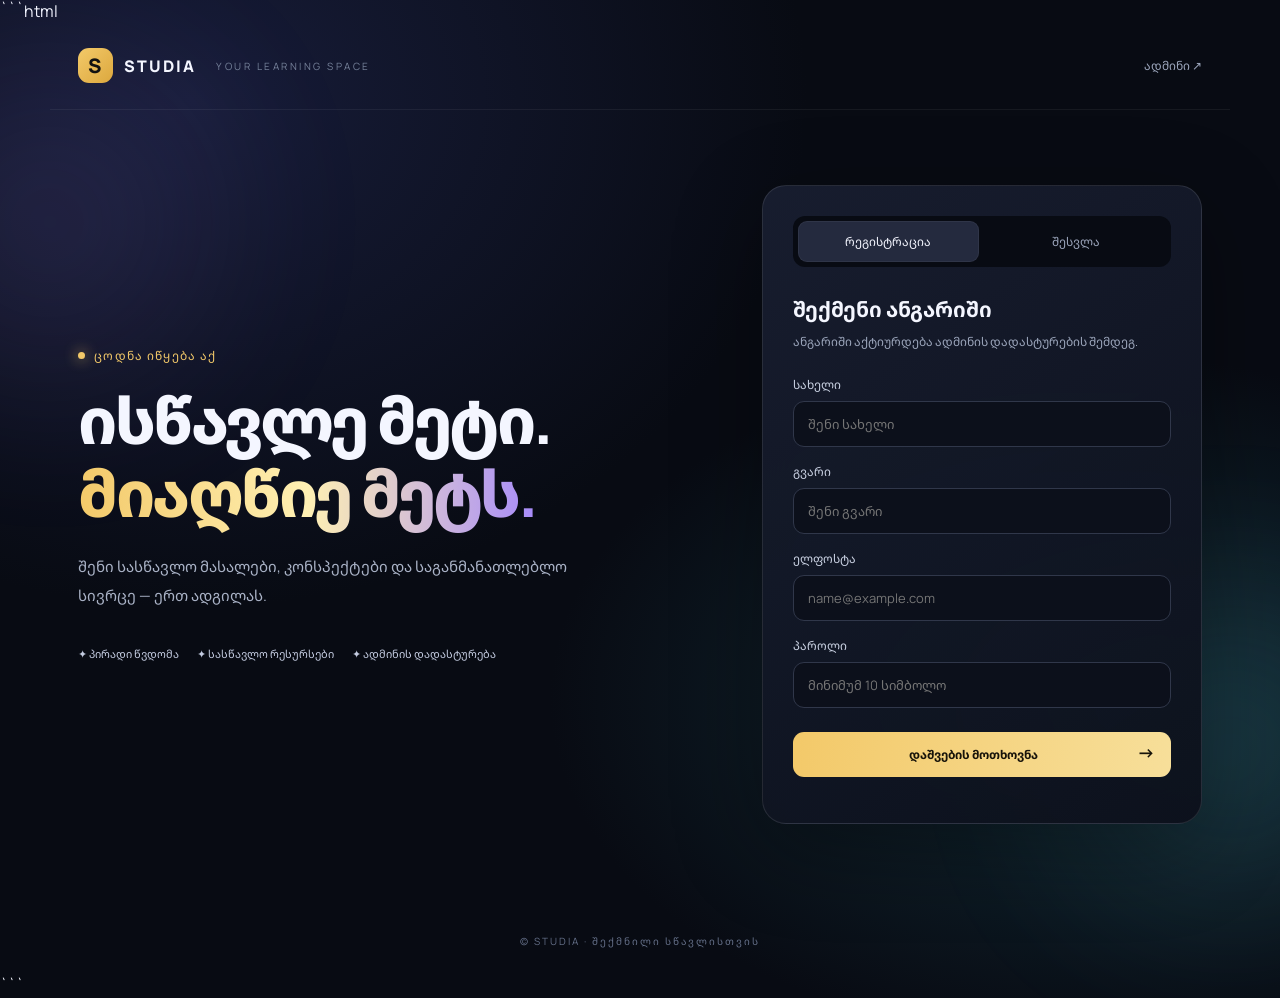
==== commit 5ba7286c: "Update index.html" ====
--- a/index.html
+++ b/index.html
@@ -1,40 +1,120 @@
+```html
 <!doctype html>
 <html lang="ka">
 <head>
-<meta charset="utf-8"><meta name="viewport" content="width=device-width,initial-scale=1">
-<title>STUDIA — სასწავლო სივრცე</title><link rel="stylesheet" href="style.css">
+<meta charset="utf-8">
+<meta name="viewport" content="width=device-width,initial-scale=1">
+<title>STUDIA — სასწავლო სივრცე</title>
+
+<link rel="stylesheet" href="style.css">
+<link rel="stylesheet" href="studia-after-login.css">
+
 </head>
 <body>
-<div class="glow g1"></div><div class="glow g2"></div>
-<header class="top"><a class="brand" href="index.html"><span class="brand-mark">S</span> STUDIA</a><span class="tag">YOUR LEARNING SPACE</span><a class="admin-link" href="admin.html">ადმინი ↗</a></header>
+
+<div class="glow g1"></div>
+<div class="glow g2"></div>
+
+<header class="top">
+  <a class="brand" href="index.html">
+    <span class="brand-mark">S</span> STUDIA
+  </a>
+  <span class="tag">YOUR LEARNING SPACE</span>
+  <a class="admin-link" href="admin.html">ადმინი ↗</a>
+</header>
+
 <main class="hero">
-  <section class="intro"><div class="eyebrow"><span class="dot"></span> ცოდნა იწყება აქ</div>
-  <h1>ისწავლე მეტი.<br><span>მიაღწიე მეტს.</span></h1>
-  <p class="lead">შენი სასწავლო მასალები, კონსპექტები და საგანმანათლებლო სივრცე — ერთ ადგილას.</p>
-  <div class="feature-row"><span>✦ პირადი წვდომა</span><span>✦ სასწავლო რესურსები</span><span>✦ ადმინის დადასტურება</span></div>
+
+  <section class="intro">
+    <div class="eyebrow">
+      <span class="dot"></span> ცოდნა იწყება აქ
+    </div>
+
+    <h1>ისწავლე მეტი.<br><span>მიაღწიე მეტს.</span></h1>
+
+    <p class="lead">
+      შენი სასწავლო მასალები, კონსპექტები და საგანმანათლებლო სივრცე — ერთ ადგილას.
+    </p>
+
+    <div class="feature-row">
+      <span>✦ პირადი წვდომა</span>
+      <span>✦ სასწავლო რესურსები</span>
+      <span>✦ ადმინის დადასტურება</span>
+    </div>
   </section>
+
   <section class="panel">
-    <div class="tabs"><button class="tab active" data-tab="register">რეგისტრაცია</button><button class="tab" data-tab="login">შესვლა</button></div>
+
+    <div class="tabs">
+      <button class="tab active" data-tab="register">რეგისტრაცია</button>
+      <button class="tab" data-tab="login">შესვლა</button>
+    </div>
+
     <form id="registerForm" class="auth-form">
-      <h2>შექმენი ანგარიში</h2><p class="muted">ანგარიში აქტიურდება ადმინის დადასტურების შემდეგ.</p>
-      <label>სახელი<input name="firstName" autocomplete="given-name" required maxlength="80" placeholder="შენი სახელი"></label>
-      <label>გვარი<input name="lastName" autocomplete="family-name" required maxlength="80" placeholder="შენი გვარი"></label>
-      <label>ელფოსტა<input name="email" type="email" autocomplete="email" required maxlength="254" placeholder="name@example.com"></label>
-      <label>პაროლი<input name="password" type="password" autocomplete="new-password" required minlength="10" maxlength="128" placeholder="მინიმუმ 10 სიმბოლო"></label>
-      <button class="primary" type="submit">დაშვების მოთხოვნა <span>→</span></button><div class="notice" id="registerNotice" role="status"></div>
+      <h2>შექმენი ანგარიში</h2>
+      <p class="muted">ანგარიში აქტიურდება ადმინის დადასტურების შემდეგ.</p>
+
+      <label>სახელი
+        <input name="firstName" autocomplete="given-name" required maxlength="80" placeholder="შენი სახელი">
+      </label>
+
+      <label>გვარი
+        <input name="lastName" autocomplete="family-name" required maxlength="80" placeholder="შენი გვარი">
+      </label>
+
+      <label>ელფოსტა
+        <input name="email" type="email" autocomplete="email" required maxlength="254" placeholder="name@example.com">
+      </label>
+
+      <label>პაროლი
+        <input name="password" type="password" autocomplete="new-password" required minlength="10" maxlength="128" placeholder="მინიმუმ 10 სიმბოლო">
+      </label>
+
+      <button class="primary" type="submit">
+        დაშვების მოთხოვნა <span>→</span>
+      </button>
+
+      <div class="notice" id="registerNotice" role="status"></div>
     </form>
+
     <form id="loginForm" class="auth-form hidden">
-      <h2>კეთილი დაბრუნება</h2><p class="muted">შედი დამტკიცებული ანგარიშით.</p>
-      <label>ელფოსტა<input name="email" type="email" autocomplete="email" required></label>
-      <label>პაროლი<input name="password" type="password" autocomplete="current-password" required></label>
-      <button class="primary" type="submit">შესვლა <span>→</span></button><div class="notice" id="loginNotice" role="status"></div>
+      <h2>კეთილი დაბრუნება</h2>
+      <p class="muted">შედი დამტკიცებული ანგარიშით.</p>
+
+      <label>ელფოსტა
+        <input name="email" type="email" autocomplete="email" required>
+      </label>
+
+      <label>პაროლი
+        <input name="password" type="password" autocomplete="current-password" required>
+      </label>
+
+      <button class="primary" type="submit">
+        შესვლა <span>→</span>
+      </button>
+
+      <div class="notice" id="loginNotice" role="status"></div>
     </form>
+
     <section id="studentArea" class="hidden">
-      <h2>სასწავლო სივრცე</h2><p class="muted" id="welcome"></p><button class="secondary" id="logoutBtn">გასვლა</button>
-      <h3>მასალები</h3><div id="materials" class="materials"></div>
+      <h2>სასწავლო სივრცე</h2>
+      <p class="muted" id="welcome"></p>
+
+      <button class="secondary" id="logoutBtn">გასვლა</button>
+
+      <h3>მასალები</h3>
+      <div id="materials" class="materials"></div>
     </section>
+
   </section>
 </main>
+
 <footer>© STUDIA · შექმნილი სწავლისთვის</footer>
-<script src="config.js"></script><script src="app.js"></script>
-</body></html>+
+<script src="config.js"></script>
+<script src="app.js"></script>
+<script src="studia-after-login.js"></script>
+
+</body>
+</html>
+```
--- a/studia-after-login.css
+++ b/studia-after-login.css
@@ -0,0 +1,27 @@
+/* STUDIA after-login enhancement only. Registration/login forms remain untouched. */
+.studia-hub{margin:30px 0 26px}
+.studia-hub__intro{display:flex;justify-content:space-between;align-items:flex-end;gap:18px;margin:0 0 16px}
+.studia-hub__eyebrow{color:#f3c969;text-transform:uppercase;letter-spacing:2px;font-size:10px;font-weight:800;margin:0 0 8px}
+.studia-hub__title{color:#f4f6ff;font-size:clamp(22px,3vw,30px);line-height:1.2;letter-spacing:-.7px;margin:0}
+.studia-hub__sub{color:#9ca6bc;font-size:12px;line-height:1.8;margin:8px 0 0;max-width:550px}
+.studia-hub__badge{white-space:nowrap;border:1px solid #f3c96938;color:#f3d78c;background:#f3c9690d;padding:8px 11px;border-radius:999px;font-size:10px}
+.studia-hub__grid{display:grid;grid-template-columns:repeat(2,minmax(0,1fr));gap:15px}
+.studia-feature{position:relative;overflow:hidden;min-height:220px;display:grid;grid-template-columns:1fr .92fr;align-items:center;gap:8px;padding:19px;border:1px solid #ffffff1b;border-radius:20px;background:linear-gradient(145deg,rgba(27,34,55,.96),rgba(13,18,31,.96));box-shadow:0 18px 45px #0002;transition:transform .22s,border-color .22s}
+.studia-feature:before{content:"";position:absolute;width:170px;height:170px;border-radius:50%;right:-50px;top:-75px;opacity:.15;pointer-events:none}
+.studia-feature--quiz:before{background:#f3c969}.studia-feature--dash:before{background:#a78bfa}
+.studia-feature:hover{transform:translateY(-3px);border-color:#f3c96965}
+.studia-feature__copy{position:relative;z-index:1;min-width:0}
+.studia-feature__icon{display:grid;place-items:center;width:35px;height:35px;border-radius:11px;background:#ffffff0b;border:1px solid #ffffff12;font-size:17px;margin-bottom:15px}
+.studia-feature__kicker{color:#f3c969;font-size:9px;font-weight:800;letter-spacing:1.4px;margin:0 0 7px}
+.studia-feature--dash .studia-feature__kicker{color:#c4b5fd}
+.studia-feature__heading{color:#f7f8ff;font-size:18px;line-height:1.35;margin:0 0 8px;letter-spacing:-.4px}
+.studia-feature__desc{color:#9ca6bc;font-size:11px;line-height:1.75;margin:0 0 13px}
+.studia-feature__status{display:inline-flex;align-items:center;gap:6px;border-radius:999px;padding:6px 9px;background:#ffffff08;border:1px solid #ffffff12;color:#cbd3e4;font-size:9px}
+.studia-feature__status-dot{width:5px;height:5px;border-radius:50%;background:#f3c969}
+.studia-feature--dash .studia-feature__status-dot{background:#a78bfa}
+.studia-feature__art{width:100%;max-width:210px;justify-self:end;filter:drop-shadow(0 12px 20px #0003)}
+.studia-feature__art img{display:block;width:100%;height:auto}
+.studia-feature__footer{margin-top:15px;padding:13px 15px;display:flex;align-items:center;gap:10px;border:1px solid #ffffff14;border-radius:13px;background:#ffffff04;color:#aab3c7;font-size:11px;line-height:1.7}
+.studia-feature__footer strong{color:#f4f6ff}.studia-feature__footer-mark{color:#f3c969;font-size:17px}
+@media(max-width:720px){.studia-hub__grid{grid-template-columns:1fr}.studia-feature{min-height:200px}}
+@media(max-width:430px){.studia-hub__intro{align-items:flex-start;flex-direction:column}.studia-feature{grid-template-columns:1fr .75fr;padding:15px;gap:5px}.studia-feature__heading{font-size:16px}.studia-feature__art{max-width:145px}}
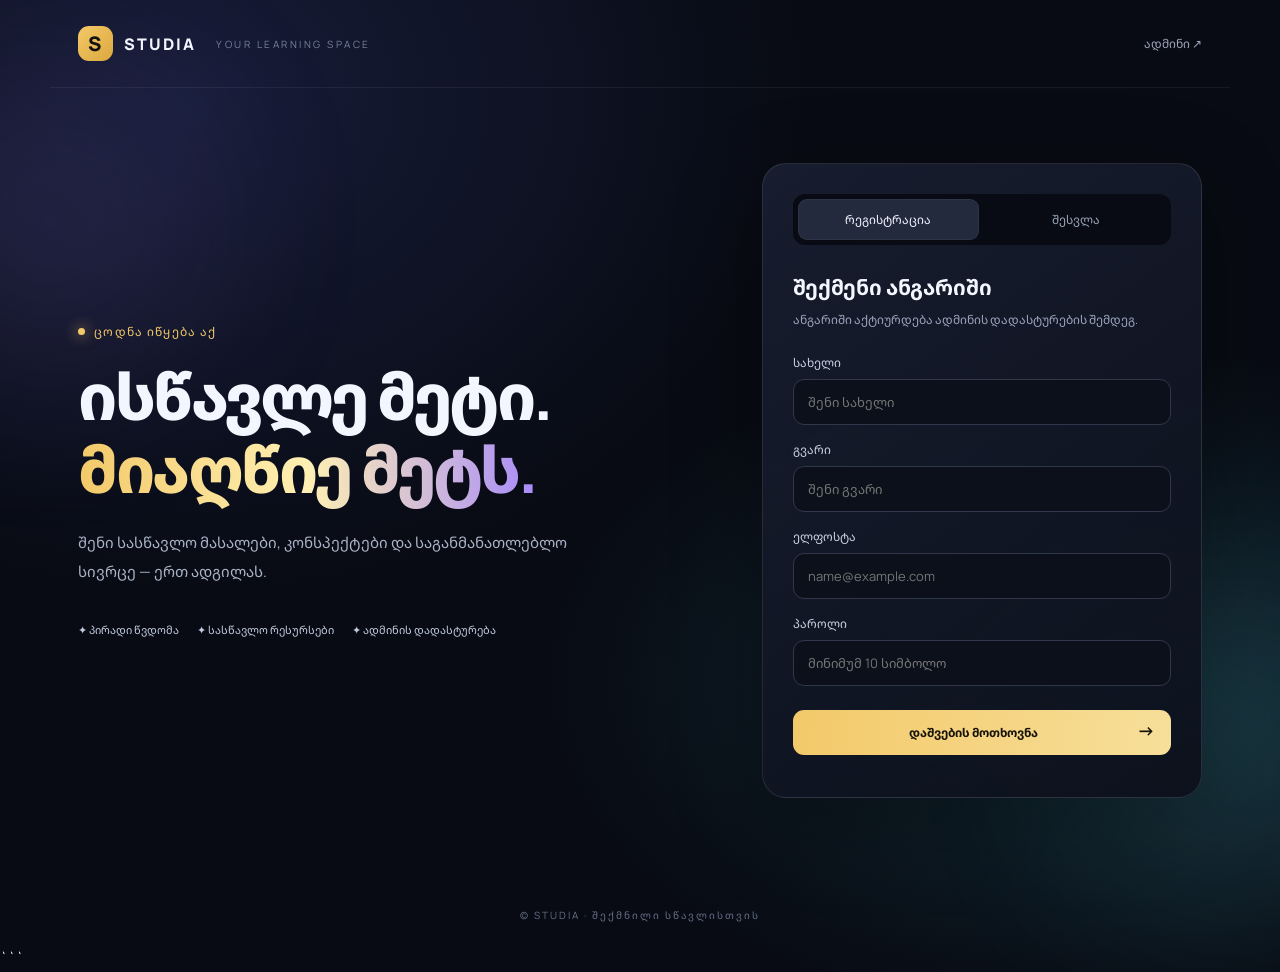
==== commit ab81a3e3: "Style searchable categorized study library" ====
--- a/index.html
+++ b/index.html
@@ -1,4 +1,3 @@
-```html
 <!doctype html>
 <html lang="ka">
 <head>
@@ -9,6 +8,9 @@
 <link rel="stylesheet" href="style.css">
 <link rel="stylesheet" href="studia-after-login.css">
 
+<style>
+.library-head{display:flex;align-items:flex-end;justify-content:space-between;gap:14px;margin:30px 0 14px}.library-head h3{font-size:21px;margin:0 0 5px}.library-head .muted{margin:0}.library-kicker{font-size:9px;letter-spacing:2px;color:var(--gold);font-weight:800;margin:0 0 7px}.library-count{white-space:nowrap;color:#a78bfa;border:1px solid #a78bfa35;background:#a78bfa0c;border-radius:999px;padding:7px 11px;font-size:10px}.library-tools{display:grid;grid-template-columns:1fr 220px;gap:10px;margin-bottom:14px}.library-search{position:relative;margin:0}.library-search>span{position:absolute;left:14px;top:50%;transform:translateY(-50%);font-size:22px;color:#9ca6bc}.library-search input{padding-left:42px;margin:0;height:47px}.library-tools select{width:100%;border:1px solid #30374a;background:#0c101b;color:#e8ecf8;border-radius:11px;padding:0 13px;font:inherit;font-size:12px}.library-grid{grid-template-columns:repeat(2,minmax(0,1fr));margin-top:0}.library-grid .material{min-width:0;background:#ffffff04}.library-category{display:inline-block;color:#c4b5fd;background:#a78bfa12;border:1px solid #a78bfa2a;border-radius:999px;padding:5px 8px;font-size:9px;margin-bottom:8px}.library-empty{grid-column:1/-1;color:var(--muted);font-size:12px;text-align:center;padding:28px;border:1px dashed var(--line);border-radius:13px}.material-open{display:inline-block;color:var(--gold);font-size:12px;margin-top:5px}@media(max-width:600px){.library-tools{grid-template-columns:1fr}.library-grid{grid-template-columns:1fr}.library-head{align-items:flex-start;flex-direction:column}}
+</style>
 </head>
 <body>
 
@@ -102,8 +104,9 @@
 
       <button class="secondary" id="logoutBtn">გასვლა</button>
 
-      <h3>მასალები</h3>
-      <div id="materials" class="materials"></div>
+      <div class="library-head"><div><p class="library-kicker">STUDIA LIBRARY</p><h3>სასწავლო ბიბლიოთეკა</h3><p class="muted">მოძებნე მასალა სათაურით ან გაფილტრე კატეგორიის მიხედვით.</p></div><span class="library-count" id="libraryCount">0 მასალა</span></div>
+      <div class="library-tools"><label class="library-search"><span>⌕</span><input id="studySearch" type="search" placeholder="მოძებნე კონსპექტი, თემა, ფაილი..."></label><select id="studyCategory" aria-label="კატეგორიის არჩევა"><option value="">ყველა კატეგორია</option></select></div>
+      <div id="materials" class="materials library-grid"></div>
     </section>
 
   </section>
